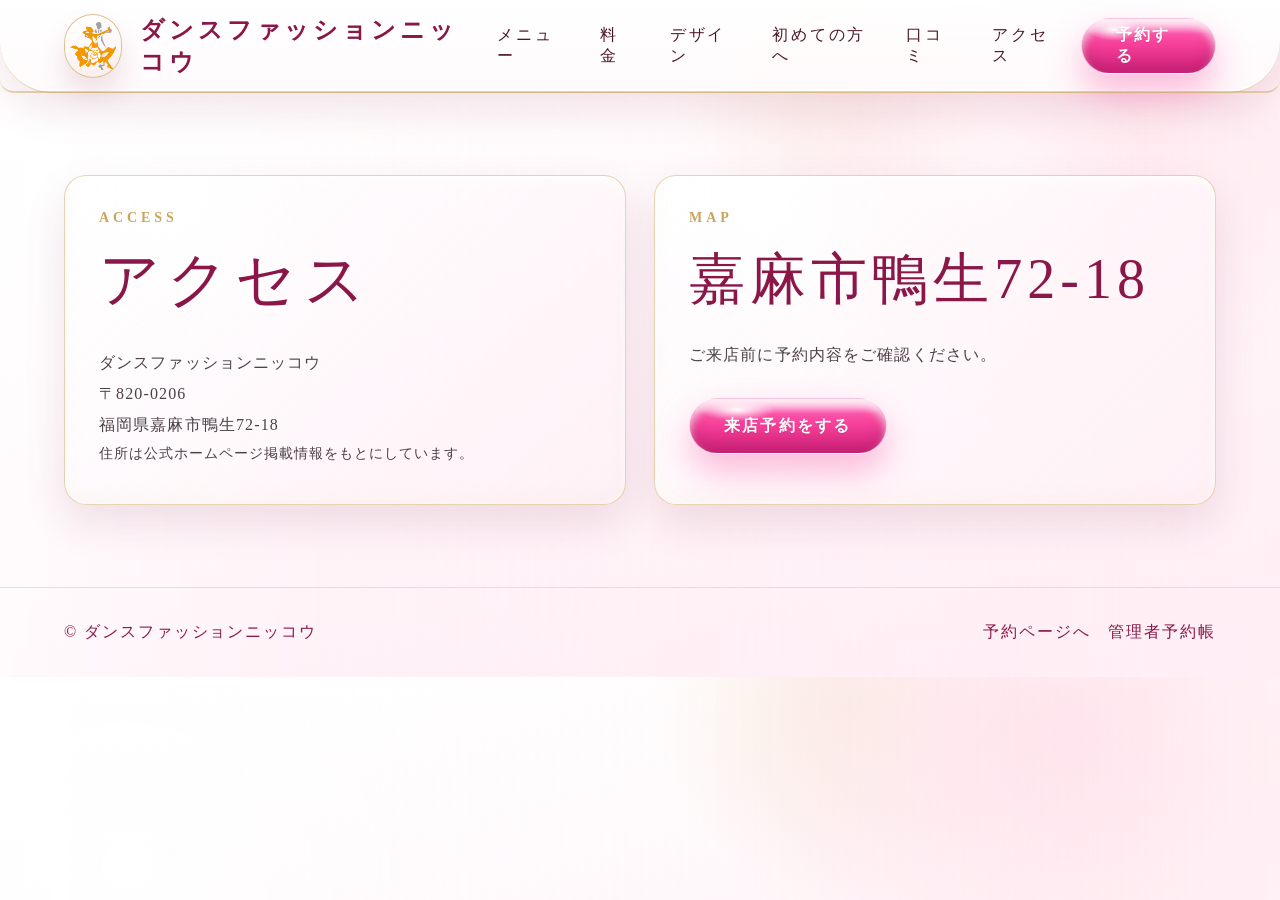
==== access.html @ 751b9284 "Add files via upload" ====
<!doctype html><html lang="ja"><head><meta charset="UTF-8"><meta name="viewport" content="width=device-width, initial-scale=1.0"><title>アクセス | ダンスファッションニッコウ</title><link rel="stylesheet" href="styles.css"><script src="header-footer.js"></script></head><body><main class="page grid-2">
<article class="card"><p class="kicker">Access</p><h1>アクセス</h1><p class="body-copy">ダンスファッションニッコウ<br>〒820-0206<br>福岡県嘉麻市鴨生72-18</p><p class="body-copy" style="font-size:14px">住所は公式ホームページ掲載情報をもとにしています。</p></article>
<article class="card"><p class="kicker">Map</p><h2 class="section-title">嘉麻市鴨生72-18</h2><p class="body-copy">ご来店前に予約内容をご確認ください。</p><p style="margin-top:28px"><a class="gel-button" href="reserve.html">来店予約をする</a></p></article>
</main></body></html>
---- styles.css ----
:root {
  --pearl: #fffafb;
  --blush: #ffe6ef;
  --pink: #f6419a;
  --pink-deep: #d81f7d;
  --rose: #8a1748;
  --gold: #caa45f;
  --gold-soft: #efd5a8;
  --cocoa: #34212a;
  --mist: rgba(255, 244, 248, .82);
}
* { box-sizing: border-box; }
html { scroll-behavior: smooth; }
body {
  margin: 0;
  background:
    radial-gradient(circle at 83% 9%, rgba(255, 225, 234, .92), transparent 29%),
    radial-gradient(circle at 66% 4%, rgba(238, 213, 168, .32), transparent 18%),
    radial-gradient(circle at 10% 28%, rgba(255, 255, 255, .96), transparent 24%),
    linear-gradient(180deg, #fff 0%, #fff7fa 54%, #fff1f7 100%);
  color: var(--cocoa);
  font-family: "Hiragino Mincho ProN", "Yu Mincho", "YuMincho", serif;
}
body::before {
  content: "";
  position: fixed;
  inset: 0;
  pointer-events: none;
  background:
    radial-gradient(circle at 78% 18%, rgba(255,255,255,.62), transparent 12%),
    linear-gradient(90deg, rgba(255,255,255,.62), transparent 28%, rgba(255,232,240,.28));
  z-index: -1;
}
a { color: inherit; text-decoration: none; }
.header {
  position: sticky; top: 0; z-index: 10;
  border-bottom: 1px solid rgba(202,164,95,.52);
  border-radius: 0 0 52px 52px;
  background: linear-gradient(180deg, rgba(255,255,255,.96), rgba(255,250,251,.92));
  box-shadow: 0 18px 38px rgba(138,23,72,.1), inset 0 -2px 0 rgba(255,255,255,.92);
  backdrop-filter: blur(18px);
}
.header::after {
  content: "";
  position: absolute;
  left: 0;
  right: 0;
  bottom: -1px;
  height: 12px;
  border-bottom: 2px solid rgba(202,164,95,.48);
  border-radius: 0 0 54px 54px;
  pointer-events: none;
}
.header-inner {
  display: flex; align-items: center; justify-content: space-between; gap: 24px;
  max-width: 1460px; min-height: 92px; margin: 0 auto; padding: 0 64px;
}
.brand { display: flex; align-items: center; gap: 18px; color: var(--rose); font-size: 24px; font-weight: 700; letter-spacing: .16em; text-shadow: 0 1px 0 #fff; }
.mark, .icon {
  display: grid; place-items: center; width: 64px; height: 64px;
  border: 1px solid rgba(202,164,95,.65); border-radius: 999px;
  background:
    radial-gradient(circle at 30% 18%, #fff, rgba(255,255,255,.86) 24%, #ffe9f1 68%),
    linear-gradient(145deg, #fff, #fde4ed);
  color: var(--gold); box-shadow: inset 0 4px 10px #fff, inset 0 -5px 12px rgba(202,164,95,.12), 0 16px 28px rgba(122,33,75,.13);
  font-size: 30px; font-style: italic;
}
.logo-mark {
  overflow: hidden;
  padding: 5px;
  background: linear-gradient(145deg, #fff, #fff3f7);
}
.logo-mark img {
  display: block;
  width: 100%;
  height: 100%;
  object-fit: contain;
}
nav { display: flex; align-items: center; gap: 38px; font-size: 16px; letter-spacing: .18em; color: #4b1728; }
.gel-button {
  display: inline-flex; align-items: center; justify-content: center; min-height: 56px;
  border: 1px solid rgba(255,255,255,.74); border-radius: 999px; padding: 0 34px;
  background:
    linear-gradient(180deg, rgba(255,255,255,.72), transparent 28%),
    radial-gradient(ellipse at 24% 20%, rgba(255,255,255,.96), transparent 18%),
    linear-gradient(180deg,#ff69b7 0%,var(--pink) 46%,var(--pink-deep) 100%);
  color: #fff; font-weight: 700; letter-spacing: .14em;
  text-shadow: 0 1px 1px rgba(122,33,75,.18);
  box-shadow: inset 0 7px 9px rgba(255,255,255,.68), inset 0 -9px 15px rgba(122,33,75,.25), 0 18px 34px rgba(246,65,154,.34), 0 2px 0 rgba(255,255,255,.7);
}
.page { max-width: 1280px; margin: 0 auto; padding: 82px 64px; }
.hero { display: grid; grid-template-columns: .94fr 1.06fr; gap: 42px; align-items: center; max-width: 1460px; padding-top: 56px; padding-bottom: 34px; }
.badge {
  display: inline-flex; align-items: center; justify-content: center; min-width: 178px; min-height: 82px; margin-bottom: 32px;
  border: 1px solid rgba(202,164,95,.62); border-radius: 999px; padding: 18px 30px;
  background:
    radial-gradient(circle at 28% 18%, rgba(255,255,255,.96), transparent 23%),
    linear-gradient(145deg, rgba(255,255,255,.92), #ffe8f0 72%);
  color: var(--gold); font-weight: 700; letter-spacing: .14em;
  box-shadow: inset 0 4px 10px #fff, inset 0 -7px 14px rgba(202,164,95,.12), 0 18px 34px rgba(122,33,75,.13);
}
h1 { margin: 0 0 28px; color: var(--rose); font-size: 60px; font-weight: 500; line-height: 1.28; letter-spacing: .12em; text-shadow: 0 2px 0 #fff; }
.lead { max-width: 700px; margin: 0; color: rgba(52,33,42,.86); font-size: 22px; line-height: 1.95; letter-spacing: .09em; text-shadow: 0 1px 0 #fff; }
.actions { display: flex; align-items: center; gap: 28px; margin-top: 40px; flex-wrap: wrap; }
.actions .gel-button { min-height: 72px; padding: 0 48px; font-size: 24px; }
.text-link { border-bottom: 1px solid var(--pink); padding-bottom: 8px; color: var(--pink); font-size: 18px; letter-spacing: .16em; }
.visual { position: relative; min-height: 560px; }
.hero-visual {
  display: flex;
  align-items: center;
  justify-content: center;
}
.hero-photo-frame {
  position: relative;
  width: min(100%, 760px);
  aspect-ratio: 1.18;
  overflow: hidden;
  border: 2px solid rgba(202,164,95,.52);
  border-radius: 48% 52% 45% 55% / 60% 43% 57% 40%;
  background:
    radial-gradient(circle at 34% 20%, rgba(255,255,255,.98), transparent 25%),
    linear-gradient(135deg,#fff,#fff1f6 50%,var(--pearl));
  box-shadow: inset 0 16px 42px rgba(255,255,255,.98), inset 0 -16px 38px rgba(202,164,95,.09), 0 30px 66px rgba(122,33,75,.18);
}
.hero-photo-frame::after {
  content: "";
  position: absolute;
  inset: 0;
  background: linear-gradient(120deg, rgba(255,255,255,.5), transparent 38%, rgba(255,232,240,.22));
  pointer-events: none;
}
.hero-photo-frame img {
  display: block;
  width: 100%;
  height: 100%;
  object-fit: cover;
  object-position: center;
}
.shell {
  position: absolute; top: 18px; right: 0; width: 96%; height: 96%;
  border: 2px solid rgba(202,164,95,.62); border-radius: 48% 52% 45% 55% / 60% 43% 57% 40%;
  background:
    radial-gradient(circle at 34% 20%, rgba(255,255,255,.98), transparent 25%),
    radial-gradient(circle at 60% 62%, rgba(255,232,240,.72), transparent 31%),
    linear-gradient(135deg,#fff,#fff1f6 50%,var(--pearl));
  box-shadow: inset 0 16px 42px rgba(255,255,255,.98), inset 0 -16px 38px rgba(202,164,95,.09), 0 30px 66px rgba(122,33,75,.18);
}
.shell::before {
  content: "";
  position: absolute;
  inset: 10%;
  border-radius: inherit;
  background: linear-gradient(120deg, rgba(255,255,255,.86), transparent 45%, rgba(255,213,228,.28));
  filter: blur(1px);
}
.shell::after {
  content: "";
  position: absolute;
  right: 7%;
  bottom: 7%;
  width: 36%;
  height: 5px;
  border-radius: 999px;
  background: rgba(202,164,95,.5);
  transform: rotate(-18deg);
}
.nails { position: absolute; right: 3%; bottom: 105px; display: flex; gap: 16px; transform: rotate(7deg); }
.nail {
  width: 64px; height: 166px; border-radius: 999px;
  background:
    linear-gradient(108deg, transparent 0 42%, rgba(255,255,255,.78) 44% 52%, transparent 55%),
    radial-gradient(circle at 38% 18%, rgba(255,255,255,.55), transparent 18%),
    linear-gradient(180deg,#ffabc9,#e65f96 92%);
  box-shadow: inset 8px 10px 18px rgba(255,255,255,.58), inset -6px -8px 18px rgba(122,33,75,.18), 0 16px 26px rgba(122,33,75,.2);
}
.spark { position: absolute; top: 18%; right: 10%; color: var(--gold); font-size: 42px; text-shadow: 0 2px 8px rgba(202,164,95,.25); }
.card {
  border: 1px solid rgba(202,164,95,.46); border-radius: 22px; padding: 34px;
  background:
    radial-gradient(circle at 20% 8%, rgba(255,255,255,.96), transparent 24%),
    linear-gradient(135deg, rgba(255,255,255,.9), rgba(255,240,246,.72));
  box-shadow: inset 0 3px 9px rgba(255,255,255,.98), inset 0 -7px 16px rgba(202,164,95,.06), 0 18px 42px rgba(122,33,75,.12);
}
.grid-2 { display: grid; grid-template-columns: repeat(2,1fr); gap: 28px; }
.grid-3 { display: grid; grid-template-columns: repeat(3,1fr); gap: 22px; }
.grid-4 { display: grid; grid-template-columns: repeat(4,1fr); gap: 20px; }
.menu-card { display: flex; align-items: center; gap: 26px; min-height: 150px; }
.menu-card .menu-price { font-size: 25px; }
.menu-card .menu-note { font-size: 20px; }
.kicker { margin: 0 0 16px; color: var(--gold); font-size: 14px; font-weight: 700; letter-spacing: .28em; text-transform: uppercase; }
.section-title { margin: 0 0 22px; color: var(--rose); font-size: 56px; font-weight: 500; line-height: 1.34; letter-spacing: .09em; }
.concept-title { font-size: 53px; }
.body-copy { margin: 0; color: rgba(43,27,36,.84); line-height: 1.95; letter-spacing: .07em; }
.price { color: var(--rose); font-size: 46px; letter-spacing: .08em; }
.sample { display: flex; justify-content: center; gap: 8px; min-height: 210px; align-items: center; border: 1px solid rgba(200,164,93,.25); border-radius: 22px; background: radial-gradient(circle at 35% 20%, #fff, transparent 25%), linear-gradient(135deg,#fff,#ffe6f0); }
.sample .nail { width: 34px; height: 98px; }
.photo-gallery { align-items: stretch; }
.photo-card { padding: 18px; overflow: hidden; }
.photo-frame {
  position: relative;
  overflow: hidden;
  min-height: 270px;
  border: 1px solid rgba(202,164,95,.45);
  border-radius: 20px;
  background:
    radial-gradient(circle at 26% 18%, rgba(255,255,255,.96), transparent 24%),
    linear-gradient(135deg,#fff,#ffe8f1);
  box-shadow: inset 0 4px 12px rgba(255,255,255,.9), 0 14px 28px rgba(122,33,75,.1);
}
.photo-frame::after {
  content: "";
  position: absolute;
  inset: 0;
  background: linear-gradient(125deg, rgba(255,255,255,.36), transparent 34%, rgba(255,255,255,.18) 64%, transparent);
  pointer-events: none;
}
.photo-frame img {
  display: block;
  width: 100%;
  height: 100%;
  min-height: 270px;
  object-fit: cover;
  transform: scale(1.02);
}
.photo-frame img.rotate-180 { transform: rotate(180deg) scale(1.02); }
.photo-copy { padding: 24px 8px 6px; }
.photo-copy h2, .photo-copy h3 {
  margin: 0 0 12px;
  color: var(--rose);
  font-size: 28px;
  font-weight: 600;
  line-height: 1.45;
  letter-spacing: .08em;
}
.photo-label {
  display: inline-flex;
  margin: 0 0 14px;
  border: 1px solid rgba(202,164,95,.55);
  border-radius: 999px;
  padding: 8px 16px;
  background: rgba(255,255,255,.74);
  color: var(--gold);
  font-size: 13px;
  font-weight: 700;
  letter-spacing: .14em;
}
.photo-price {
  margin: 0 0 14px;
  color: var(--rose);
  font-size: 30px;
  letter-spacing: .08em;
}
.photo-card.compact .photo-frame,
.photo-card.compact .photo-frame img { min-height: 230px; }
.price-photo-section { margin-top: 78px; }
.stars { color: var(--gold); font-size: 24px; letter-spacing: .12em; }
.form { display: grid; gap: 18px; }
label { display: grid; gap: 10px; color: var(--rose); font-weight: 700; letter-spacing: .1em; }
input, select, textarea { width: 100%; border: 1px solid rgba(200,164,93,.42); border-radius: 18px; padding: 16px 18px; background: rgba(255,255,255,.86); color: var(--cocoa); font: inherit; }
button { font: inherit; cursor: pointer; }
.slot-grid { display: grid; grid-template-columns: repeat(3, 1fr); gap: 12px; }
.calendar-toolbar { display: flex; align-items: center; justify-content: space-between; gap: 16px; margin-bottom: 18px; }
.calendar-toolbar button {
  border: 1px solid rgba(200,164,93,.42); border-radius: 999px; padding: 10px 16px;
  background: rgba(255,255,255,.82); color: var(--rose); font-weight: 700;
}
.month-calendar { display: grid; grid-template-columns: repeat(7, 1fr); gap: 10px; }
.calendar-head { color: var(--gold); font-weight: 700; text-align: center; letter-spacing: .08em; }
.calendar-day {
  min-height: 104px; border: 1px solid rgba(200,164,93,.32); border-radius: 18px; padding: 10px;
  background: rgba(255,255,255,.78); color: var(--cocoa); text-align: left;
}
.calendar-day.empty { opacity: .35; }
.calendar-day.available { background: linear-gradient(180deg,#fff,#ffeaf3); }
.calendar-day.closed, .calendar-day.full, .calendar-day.ended { background: rgba(244,238,241,.65); color: rgba(43,27,36,.56); }
.calendar-day strong { display: block; color: var(--rose); font-size: 18px; }
.calendar-day span { display: block; margin-top: 8px; line-height: 1.45; font-size: 13px; }
.calendar-day button { all: unset; display: block; width: 100%; height: 100%; cursor: pointer; }
.slot-button {
  border: 1px solid rgba(200,164,93,.42); border-radius: 18px; padding: 16px;
  background: rgba(255,255,255,.86); color: var(--rose); font-weight: 700; letter-spacing: .08em;
}
.slot-button.available { background: linear-gradient(180deg,#fff,#ffe7f0); }
.slot-button.selected { outline: 3px solid rgba(255,79,163,.45); background: var(--pink); color: #fff; }
.slot-button:disabled { cursor: not-allowed; opacity: .55; color: rgba(43,27,36,.7); }
.status-pill { display: inline-flex; border-radius: 999px; padding: 6px 12px; background: var(--blush); color: var(--rose); font-size: 13px; }
.table-wrap { overflow-x: auto; }
table { width: 100%; border-collapse: collapse; min-width: 920px; }
th, td { border-bottom: 1px solid rgba(200,164,93,.25); padding: 12px; text-align: left; vertical-align: top; }
th { color: var(--rose); background: rgba(255,227,239,.45); }
.message { margin-top: 16px; color: var(--rose); font-weight: 700; }
.danger { color: #b42318; }
.footer { border-top: 1px solid rgba(200,164,93,.3); padding: 34px 64px; color: var(--rose); letter-spacing: .12em; }
.footer-inner { display: flex; justify-content: space-between; max-width: 1280px; margin: 0 auto; }
@media (max-width: 980px) {
  .header-inner, .page, .footer { padding-left: 24px; padding-right: 24px; }
  .header-inner { flex-wrap: wrap; }
  nav { order: 3; width: 100%; overflow-x: auto; gap: 16px; padding-bottom: 14px; font-size: 14px; }
  .brand { font-size: 17px; letter-spacing: .08em; }
  .hero, .grid-2, .grid-3, .grid-4 { grid-template-columns: 1fr; }
  .month-calendar { grid-template-columns: repeat(2, 1fr); }
  .calendar-head { display: none; }
  h1 { font-size: 40px; letter-spacing: .06em; }
  .section-title, .concept-title { font-size: 38px; }
  .visual { min-height: 420px; }
  .nail { width: 42px; height: 116px; }
  .footer-inner { flex-direction: column; gap: 12px; }
}
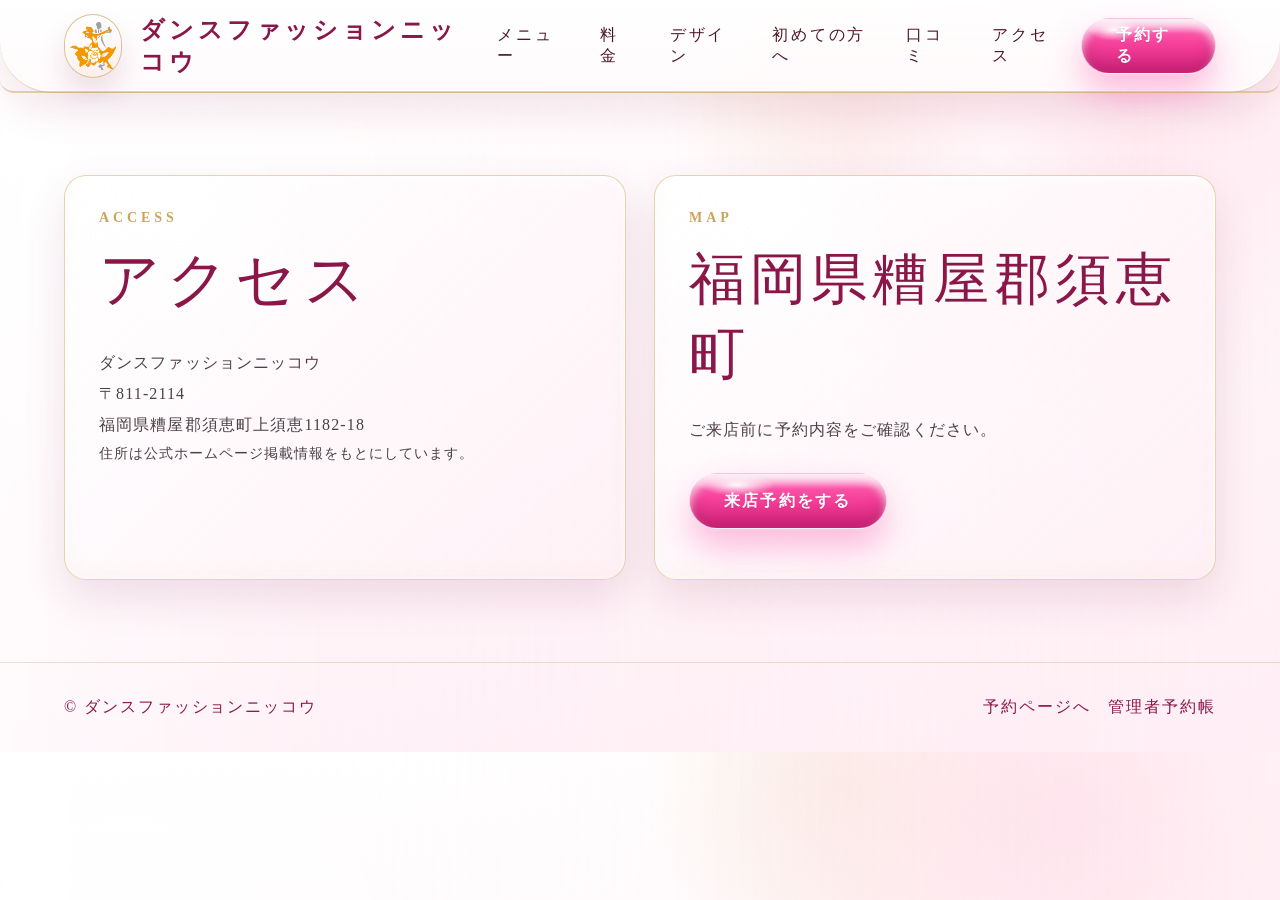
==== commit 9c93c2ae: "Update public site and SEO files" ====
--- a/access.html
+++ b/access.html
@@ -1,4 +1,28 @@
-<!doctype html><html lang="ja"><head><meta charset="UTF-8"><meta name="viewport" content="width=device-width, initial-scale=1.0"><title>アクセス | ダンスファッションニッコウ</title><link rel="stylesheet" href="styles.css"><script src="header-footer.js"></script></head><body><main class="page grid-2">
-<article class="card"><p class="kicker">Access</p><h1>アクセス</h1><p class="body-copy">ダンスファッションニッコウ<br>〒820-0206<br>福岡県嘉麻市鴨生72-18</p><p class="body-copy" style="font-size:14px">住所は公式ホームページ掲載情報をもとにしています。</p></article>
-<article class="card"><p class="kicker">Map</p><h2 class="section-title">嘉麻市鴨生72-18</h2><p class="body-copy">ご来店前に予約内容をご確認ください。</p><p style="margin-top:28px"><a class="gel-button" href="reserve.html">来店予約をする</a></p></article>
-</main></body></html>
+<!doctype html>
+<html lang="ja">
+<head>
+  <meta charset="UTF-8">
+  <meta name="viewport" content="width=device-width, initial-scale=1.0">
+  <title>アクセス | ダンスファッションニッコウ</title>
+  <meta name="description" content="ダンスファッションニッコウへのアクセス。福岡県糟屋郡須恵町でジェルネイルの予約を受け付けています。">
+  <link rel="canonical" href="https://nikko-gel-nail-site.vercel.app/access.html">
+  <link rel="stylesheet" href="styles.css">
+  <script src="header-footer.js"></script>
+</head>
+<body>
+<main class="page grid-2">
+  <article class="card">
+    <p class="kicker">Access</p>
+    <h1>アクセス</h1>
+    <p class="body-copy">ダンスファッションニッコウ<br>〒811-2114<br>福岡県糟屋郡須恵町上須恵1182-18</p>
+    <p class="body-copy" style="font-size:14px">住所は公式ホームページ掲載情報をもとにしています。</p>
+  </article>
+  <article class="card">
+    <p class="kicker">Map</p>
+    <h2 class="section-title">福岡県糟屋郡須恵町</h2>
+    <p class="body-copy">ご来店前に予約内容をご確認ください。</p>
+    <p style="margin-top:28px"><a class="gel-button" href="reserve.html">来店予約をする</a></p>
+  </article>
+</main>
+</body>
+</html>
